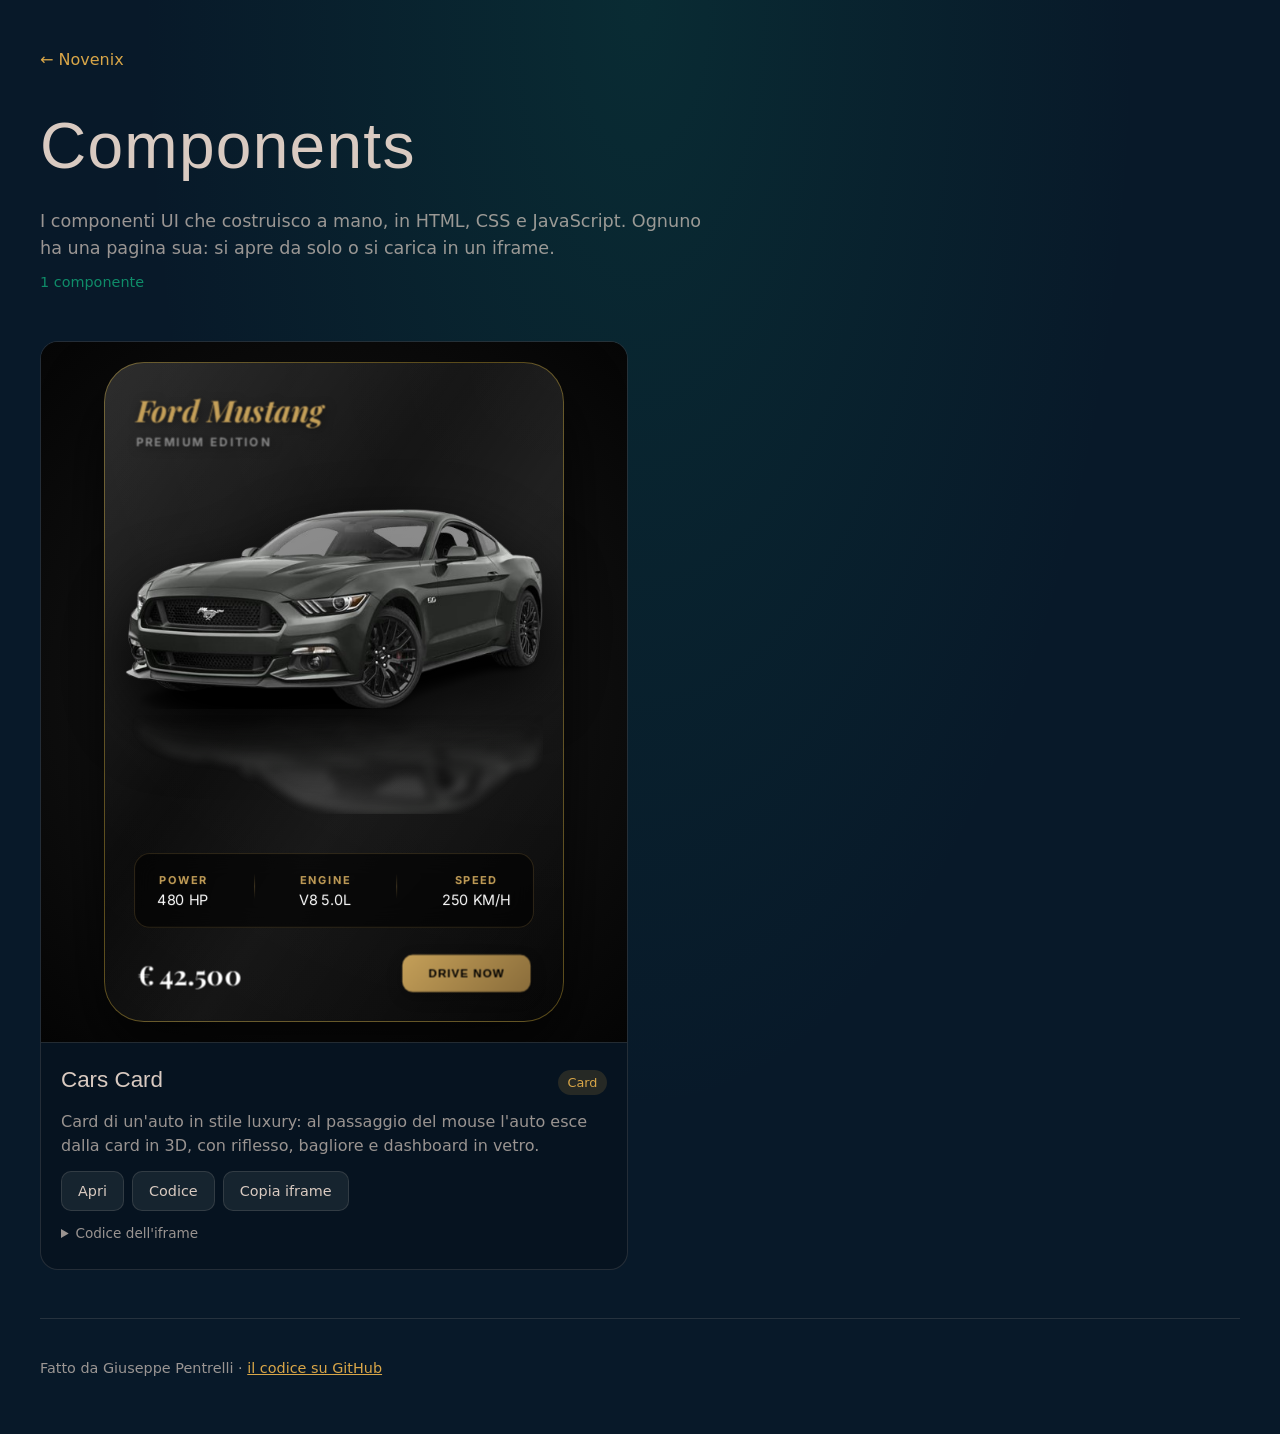
==== index.html @ bc78f9bd "Vetrina dei componenti e pagina embed" ====
<!doctype html>
<html lang="it">
<head>
  <meta charset="utf-8">
  <meta name="viewport" content="width=device-width, initial-scale=1">
  <title>Components · Giuseppe Pentrelli</title>
  <meta name="description" content="I componenti UI di Giuseppe Pentrelli, fatti a mano in HTML, CSS e JavaScript: ognuno si apre da solo o si carica in un iframe.">
  <meta name="author" content="Giuseppe Pentrelli">
  <meta name="theme-color" content="#081929">
  <link rel="canonical" href="https://giuseppepentrelli.github.io/components/">
  <link rel="icon" type="image/svg+xml" href="/icon/favicon.svg">
  <link rel="stylesheet" href="style.css">
  <script src="components.js" defer></script>
  <script src="app.js" defer></script>
</head>
<body>
  <header class="intro">
    <a class="back" href="/">← Novenix</a>
    <h1>Components</h1>
    <p class="lead">I componenti UI che costruisco a mano, in HTML, CSS e JavaScript. Ognuno ha una pagina sua: si apre da solo o si carica in un iframe.</p>
    <p class="count" id="count"></p>
  </header>

  <nav class="filters" id="filters" aria-label="Filtra per categoria" hidden></nav>

  <main class="grid" id="grid"></main>

  <template id="tile-template">
    <article class="tile">
      <div class="preview">
        <iframe loading="lazy"></iframe>
      </div>
      <div class="info">
        <div class="heading">
          <h2 class="name"></h2>
          <span class="category"></span>
        </div>
        <p class="description"></p>
        <div class="actions">
          <a class="button open" target="_blank" rel="noopener">Apri</a>
          <a class="button code" target="_blank" rel="noopener">Codice</a>
          <button class="button copy" type="button">Copia iframe</button>
        </div>
        <details class="snippet">
          <summary>Codice dell'iframe</summary>
          <pre><code></code></pre>
        </details>
      </div>
    </article>
  </template>

  <footer class="footer">
    <p>Fatto da Giuseppe Pentrelli · <a href="https://github.com/GiuseppePentrelli/components">il codice su GitHub</a></p>
  </footer>
</body>
</html>
---- style.css ----
@font-face {
  font-family: "Anta";
  src: url("/fonts/anta-latin.woff2") format("woff2");
  font-weight: 400;
  font-style: normal;
  font-display: swap;
}

:root {
  --space-blue: rgb(8, 25, 41);
  --space-deep: rgb(5, 16, 27);
  --space-green: rgb(15, 140, 105);
  --space-yellow: rgb(217, 166, 72);
  --space-white: rgb(217, 202, 193);
  --space-cyan: rgb(0, 255, 255);
  --console-gray: rgb(55, 71, 79);
  --muted: rgba(217, 202, 193, 0.7);
  --line: rgba(217, 202, 193, 0.14);
  --radius: 18px;
  color-scheme: dark;
}

*,
*::before,
*::after {
  box-sizing: border-box;
}

body {
  margin: 0;
  min-height: 100vh;
  background:
    radial-gradient(ellipse at top, rgba(15, 140, 105, 0.16), transparent 55%),
    var(--space-blue);
  color: var(--space-white);
  font-family: system-ui, -apple-system, "Segoe UI", Roboto, sans-serif;
  line-height: 1.55;
}

a {
  color: var(--space-yellow);
}

:focus-visible {
  outline: 2px solid var(--space-cyan);
  outline-offset: 3px;
}

.intro,
.filters,
.grid,
.footer {
  width: min(1200px, 100% - 2rem);
  margin-inline: auto;
}

.intro {
  padding-block: 3rem 1.5rem;
}

.back {
  display: inline-block;
  margin-bottom: 1.5rem;
  text-decoration: none;
}

.back:hover {
  text-decoration: underline;
}

h1,
h2 {
  font-family: "Anta", sans-serif;
  font-weight: 400;
  margin: 0;
}

h1 {
  font-size: clamp(2.4rem, 7vw, 4rem);
  letter-spacing: 0.02em;
}

.lead {
  max-width: 60ch;
  margin: 0.75rem 0 0;
  color: var(--muted);
  font-size: 1.1rem;
}

.count {
  margin: 0.5rem 0 0;
  color: var(--space-green);
  font-size: 0.9rem;
}

.filters {
  display: flex;
  flex-wrap: wrap;
  gap: 0.5rem;
  padding-bottom: 1.5rem;
}

.filter {
  padding: 0.4rem 1rem;
  border: 1px solid var(--line);
  border-radius: 999px;
  background: transparent;
  color: var(--space-white);
  font: inherit;
  cursor: pointer;
}

.filter[aria-pressed="true"] {
  border-color: var(--space-green);
  background: rgba(15, 140, 105, 0.2);
}

.grid {
  display: grid;
  grid-template-columns: repeat(auto-fill, minmax(min(100%, 460px), 1fr));
  gap: 1.5rem;
  padding-bottom: 3rem;
}

.tile {
  display: flex;
  flex-direction: column;
  overflow: hidden;
  border: 1px solid var(--line);
  border-radius: var(--radius);
  background: rgba(5, 16, 27, 0.6);
}

.tile[hidden] {
  display: none;
}

.preview {
  background: var(--space-deep);
  border-bottom: 1px solid var(--line);
}

.preview iframe {
  display: block;
  width: 100%;
  border: 0;
}

.info {
  display: flex;
  flex-direction: column;
  gap: 0.75rem;
  padding: 1.25rem 1.25rem 1.5rem;
}

.heading {
  display: flex;
  flex-wrap: wrap;
  align-items: baseline;
  justify-content: space-between;
  gap: 0.5rem;
}

.name {
  font-size: 1.4rem;
}

.category {
  padding: 0.15rem 0.6rem;
  border-radius: 999px;
  background: rgba(217, 166, 72, 0.15);
  color: var(--space-yellow);
  font-size: 0.8rem;
}

.description {
  margin: 0;
  color: var(--muted);
}

.actions {
  display: flex;
  flex-wrap: wrap;
  gap: 0.5rem;
}

.button {
  padding: 0.5rem 1rem;
  border: 1px solid var(--line);
  border-radius: 10px;
  background: rgba(55, 71, 79, 0.35);
  color: var(--space-white);
  font: inherit;
  font-size: 0.9rem;
  text-decoration: none;
  cursor: pointer;
  transition: border-color 0.2s, background 0.2s;
}

.button:hover {
  border-color: var(--space-green);
  background: rgba(15, 140, 105, 0.2);
}

.snippet summary {
  color: var(--muted);
  font-size: 0.85rem;
  cursor: pointer;
}

.snippet pre {
  margin: 0.5rem 0 0;
  padding: 0.75rem;
  overflow-x: auto;
  border-radius: 10px;
  background: var(--space-deep);
  font-size: 0.8rem;
}

.footer {
  padding-block: 1.5rem 2.5rem;
  border-top: 1px solid var(--line);
  color: var(--muted);
  font-size: 0.9rem;
}

@media (prefers-reduced-motion: reduce) {
  * {
    transition: none !important;
  }
}
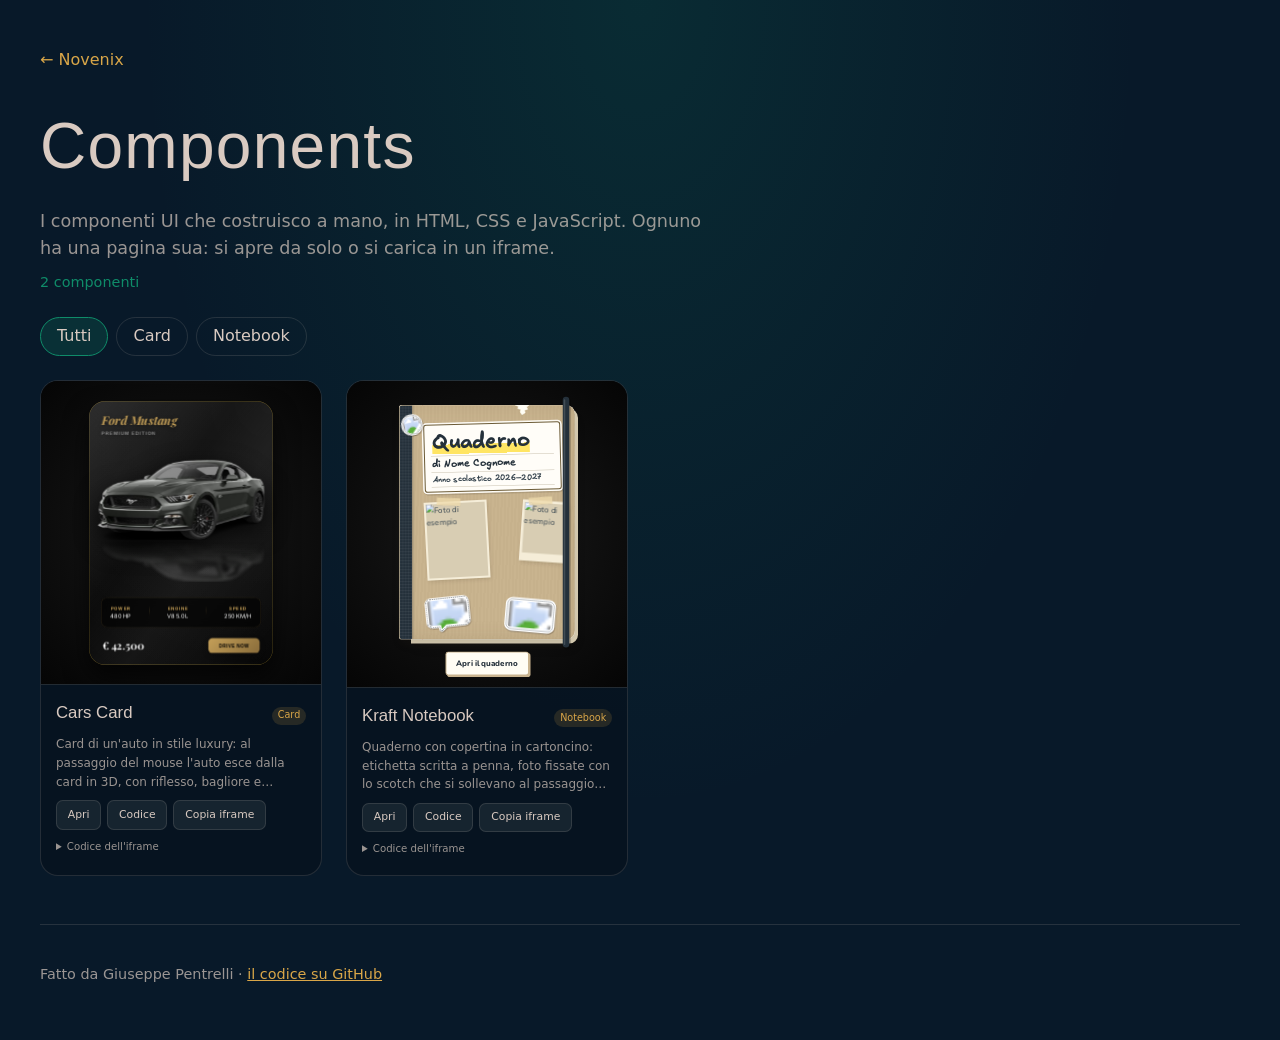
==== commit f514ba31: "[vetrina] Testo dei riquadri al 75% e pagina di dettaglio con i colori e i font di ogni componente" ====
--- a/index.html
+++ b/index.html
@@ -8,7 +8,10 @@
   <meta name="author" content="Giuseppe Pentrelli">
   <meta name="theme-color" content="#081929">
   <link rel="canonical" href="https://giuseppepentrelli.github.io/components/">
-  <link rel="icon" type="image/svg+xml" href="/icon/favicon.svg">
+  <link rel="icon" type="image/svg+xml" href="icons/favicon.svg">
+  <link rel="icon" type="image/png" sizes="192x192" href="icons/icon-192.png">
+  <link rel="apple-touch-icon" href="icons/apple-touch-icon.png">
+  <link rel="manifest" href="manifest.webmanifest">
   <link rel="stylesheet" href="style.css">
   <script src="components.js" defer></script>
   <script src="app.js" defer></script>
@@ -37,7 +40,7 @@
         </div>
         <p class="description"></p>
         <div class="actions">
-          <a class="button open" target="_blank" rel="noopener">Apri</a>
+          <a class="button open">Apri</a>
           <a class="button code" target="_blank" rel="noopener">Codice</a>
           <button class="button copy" type="button">Copia iframe</button>
         </div>
@@ -49,6 +52,27 @@
     </article>
   </template>
 
+  <dialog class="detail" id="detail" aria-labelledby="detail-title">
+    <button class="detail__close" type="button">← Tutti i componenti</button>
+    <div class="detail__layout">
+      <div class="detail__stage"></div>
+      <div class="detail__text">
+        <p class="detail__kicker reveal" style="--i: 0"></p>
+        <h2 class="detail__title reveal" id="detail-title" style="--i: 1"></h2>
+        <svg class="detail__mark" style="--i: 2" viewBox="0 0 240 14" preserveAspectRatio="none" aria-hidden="true">
+          <path pathLength="1" />
+        </svg>
+        <div class="detail__body"></div>
+        <ul class="detail__features"></ul>
+        <div class="detail__actions">
+          <a class="detail__link detail__page" target="_blank" rel="noopener">Pagina intera ↗</a>
+          <a class="detail__link detail__code" target="_blank" rel="noopener">Codice su GitHub ↗</a>
+          <button class="detail__link detail__copy" type="button">Copia iframe</button>
+        </div>
+      </div>
+    </div>
+  </dialog>
+
   <footer class="footer">
     <p>Fatto da Giuseppe Pentrelli · <a href="https://github.com/GiuseppePentrelli/components">il codice su GitHub</a></p>
   </footer>
--- a/style.css
+++ b/style.css
@@ -117,7 +117,7 @@
 
 .grid {
   display: grid;
-  grid-template-columns: repeat(auto-fill, minmax(min(100%, 460px), 1fr));
+  grid-template-columns: repeat(auto-fill, minmax(min(100%, 230px), 1fr));
   gap: 1.5rem;
   padding-bottom: 3rem;
 }
@@ -135,22 +135,32 @@
   display: none;
 }
 
+/* Le anteprime sono i componenti veri, disegnati al doppio della larghezza e ridotti in scala:
+   restano identici, soltanto più piccoli. */
 .preview {
+  --preview-scale: 0.5;
+  height: calc(var(--frame-height, 600px) * var(--preview-scale));
+  overflow: hidden;
   background: var(--space-deep);
   border-bottom: 1px solid var(--line);
 }
 
 .preview iframe {
   display: block;
-  width: 100%;
+  width: calc(100% / var(--preview-scale));
+  height: var(--frame-height, 600px);
   border: 0;
-}
-
+  transform: scale(var(--preview-scale));
+  transform-origin: 0 0;
+}
+
+/* Testo dei riquadri al 75%: le misure sono in em, così testo, spazi e bottoni scalano insieme. */
 .info {
   display: flex;
   flex-direction: column;
-  gap: 0.75rem;
-  padding: 1.25rem 1.25rem 1.5rem;
+  gap: 0.75em;
+  padding: 1.25em 1.25em 1.5em;
+  font-size: 0.75rem;
 }
 
 .heading {
@@ -158,40 +168,46 @@
   flex-wrap: wrap;
   align-items: baseline;
   justify-content: space-between;
-  gap: 0.5rem;
+  gap: 0.5em;
 }
 
 .name {
-  font-size: 1.4rem;
+  font-size: 1.4em;
 }
 
 .category {
-  padding: 0.15rem 0.6rem;
+  padding: 0.15em 0.6em;
   border-radius: 999px;
   background: rgba(217, 166, 72, 0.15);
   color: var(--space-yellow);
-  font-size: 0.8rem;
-}
-
+  font-size: 0.8em;
+}
+
+/* La descrizione completa è nel dettaglio: qui bastano tre righe. */
 .description {
+  display: -webkit-box;
   margin: 0;
+  overflow: hidden;
   color: var(--muted);
+  -webkit-box-orient: vertical;
+  -webkit-line-clamp: 3;
+  line-clamp: 3;
 }
 
 .actions {
   display: flex;
   flex-wrap: wrap;
-  gap: 0.5rem;
+  gap: 0.5em;
 }
 
 .button {
-  padding: 0.5rem 1rem;
+  padding: 0.5em 1em;
   border: 1px solid var(--line);
-  border-radius: 10px;
+  border-radius: 0.625em;
   background: rgba(55, 71, 79, 0.35);
   color: var(--space-white);
   font: inherit;
-  font-size: 0.9rem;
+  font-size: 0.9em;
   text-decoration: none;
   cursor: pointer;
   transition: border-color 0.2s, background 0.2s;
@@ -204,17 +220,17 @@
 
 .snippet summary {
   color: var(--muted);
-  font-size: 0.85rem;
+  font-size: 0.85em;
   cursor: pointer;
 }
 
 .snippet pre {
-  margin: 0.5rem 0 0;
-  padding: 0.75rem;
+  margin: 0.5em 0 0;
+  padding: 0.75em;
   overflow-x: auto;
-  border-radius: 10px;
+  border-radius: 0.625em;
   background: var(--space-deep);
-  font-size: 0.8rem;
+  font-size: 0.8em;
 }
 
 .footer {
@@ -224,6 +240,234 @@
   font-size: 0.9rem;
 }
 
+/* Dettaglio di un componente: a tutto schermo, con lo sfondo, i colori e i font del componente.
+   Il testo sta direttamente sullo sfondo ed entra un pezzo alla volta. */
+body:has(.detail[open]) {
+  overflow: hidden;
+}
+
+.detail {
+  --ease: cubic-bezier(0.16, 1, 0.3, 1);
+  --enter-x: 2.5rem;
+  --enter-y: 0rem;
+  width: 100%;
+  max-width: none;
+  height: 100%;
+  max-height: none;
+  margin: 0;
+  padding: 0;
+  overflow-y: auto;
+  border: 0;
+  background: var(--d-bg);
+  color: var(--d-text);
+  font-family: var(--d-body-font);
+  opacity: 0;
+  transition: opacity 0.35s ease;
+}
+
+.detail.is-in {
+  opacity: 1;
+}
+
+.detail::backdrop {
+  background: rgb(0 0 0 / 70%);
+}
+
+.detail :focus-visible {
+  outline-color: var(--d-accent);
+}
+
+.detail__close {
+  position: absolute;
+  top: 1.25rem;
+  left: max(1rem, (100% - 1200px) / 2);
+  z-index: 1;
+  padding: 0.4rem 0;
+  border: 0;
+  background: none;
+  color: var(--d-muted);
+  font: inherit;
+  font-size: 0.85rem;
+  letter-spacing: 0.04em;
+  cursor: pointer;
+  transition: color 0.2s;
+}
+
+.detail__close:hover {
+  color: var(--d-accent);
+}
+
+.detail__layout {
+  display: grid;
+  grid-template-columns: minmax(0, 1fr);
+  align-items: center;
+  gap: 1.5rem 4rem;
+  width: min(1200px, 100% - 2rem);
+  min-height: 100%;
+  margin-inline: auto;
+  padding-block: 4rem 3rem;
+}
+
+/* Il componente è caricato senza sfondo (?trasparente): sta direttamente su quello del dettaglio. */
+.detail__stage {
+  opacity: 0;
+  scale: 0.96;
+  transition: opacity 0.6s ease, scale 0.9s var(--ease);
+}
+
+.detail.is-in .detail__stage {
+  opacity: 1;
+  scale: 1;
+}
+
+.detail__frame {
+  display: block;
+  width: 100%;
+  height: var(--frame-height, 600px);
+  border: 0;
+}
+
+.detail__text {
+  max-width: 34rem;
+}
+
+.reveal {
+  opacity: 0;
+  translate: var(--enter-x) var(--enter-y);
+  transition:
+    opacity 0.7s ease,
+    translate 0.9s var(--ease);
+  transition-delay: calc(0.25s + var(--i, 0) * 0.08s);
+}
+
+.detail.is-in .reveal {
+  opacity: 1;
+  translate: 0 0;
+}
+
+.detail__kicker {
+  margin: 0 0 1rem;
+  color: var(--d-accent);
+  font-size: 0.75rem;
+  font-weight: 600;
+  letter-spacing: 0.3em;
+  text-transform: uppercase;
+}
+
+.detail__title {
+  margin: 0;
+  color: var(--d-title);
+  font-family: var(--d-title-font);
+  font-size: clamp(2.75rem, 6vw, 4.75rem);
+  font-style: var(--d-title-style);
+  font-weight: 700;
+  line-height: 1.02;
+}
+
+.detail__mark {
+  display: block;
+  width: min(100%, 15rem);
+  height: 0.9rem;
+  margin: 0.9rem 0 1.75rem;
+  overflow: visible;
+}
+
+.detail__mark path {
+  fill: none;
+  stroke: var(--d-accent);
+  stroke-dasharray: 1;
+  stroke-dashoffset: 1;
+  stroke-linecap: round;
+  stroke-width: 1.5;
+  vector-effect: non-scaling-stroke;
+  transition: stroke-dashoffset 1s var(--ease) 0.41s;
+}
+
+.detail[data-mark="scribble"] .detail__mark path {
+  stroke-width: 5;
+  opacity: 0.85;
+}
+
+.detail.is-in .detail__mark path {
+  stroke-dashoffset: 0;
+}
+
+.detail__body p {
+  margin: 0 0 1rem;
+  font-size: 1.05rem;
+  line-height: 1.75;
+}
+
+.detail__features {
+  display: grid;
+  gap: 0.6rem;
+  margin: 1.75rem 0 0;
+  padding: 0;
+  list-style: none;
+}
+
+.detail__features li {
+  position: relative;
+  padding-left: 1.6rem;
+  color: var(--d-muted);
+  font-size: 0.95rem;
+  line-height: 1.55;
+}
+
+.detail__features li::before {
+  content: "";
+  position: absolute;
+  top: 0.75em;
+  left: 0;
+  width: 0.85rem;
+  height: 2px;
+  border-radius: 2px;
+  background: var(--d-accent);
+}
+
+.detail__actions {
+  display: flex;
+  flex-wrap: wrap;
+  gap: 0.75rem 1.75rem;
+  margin-top: 2.25rem;
+}
+
+.detail__link {
+  padding: 0 0 0.25rem;
+  border: 0;
+  border-bottom: 1px solid var(--d-accent);
+  background: none;
+  color: var(--d-title);
+  font: inherit;
+  font-size: 0.95rem;
+  font-weight: 600;
+  text-decoration: none;
+  cursor: pointer;
+  transition: color 0.2s;
+}
+
+.detail__link:hover {
+  color: var(--d-accent);
+}
+
+/* Sui telefoni il testo va sotto il componente ed entra dal basso. */
+@media (max-width: 55.99rem) {
+  .detail {
+    --enter-x: 0rem;
+    --enter-y: 1.75rem;
+  }
+
+  .detail__layout {
+    align-items: start;
+  }
+}
+
+@media (min-width: 56rem) {
+  .detail__layout {
+    grid-template-columns: minmax(0, 1.1fr) minmax(0, 1fr);
+  }
+}
+
 @media (prefers-reduced-motion: reduce) {
   * {
     transition: none !important;
